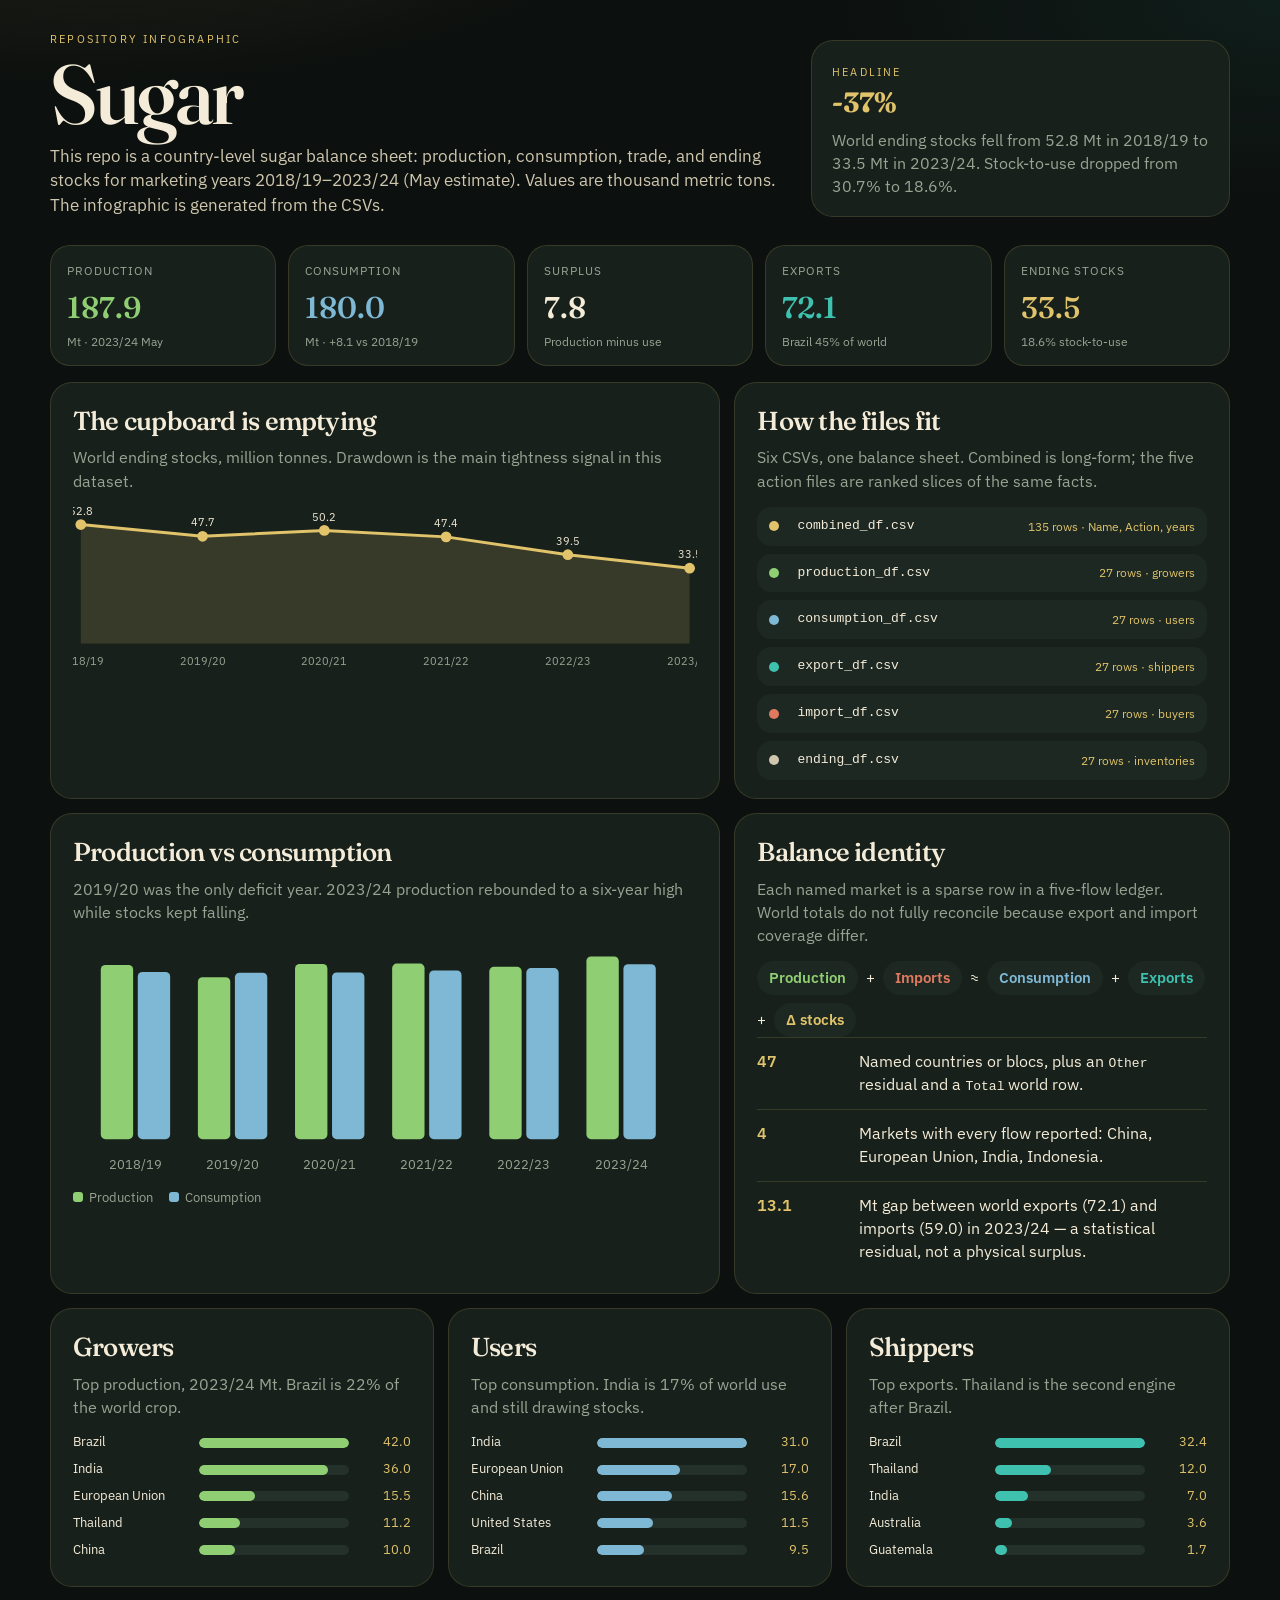
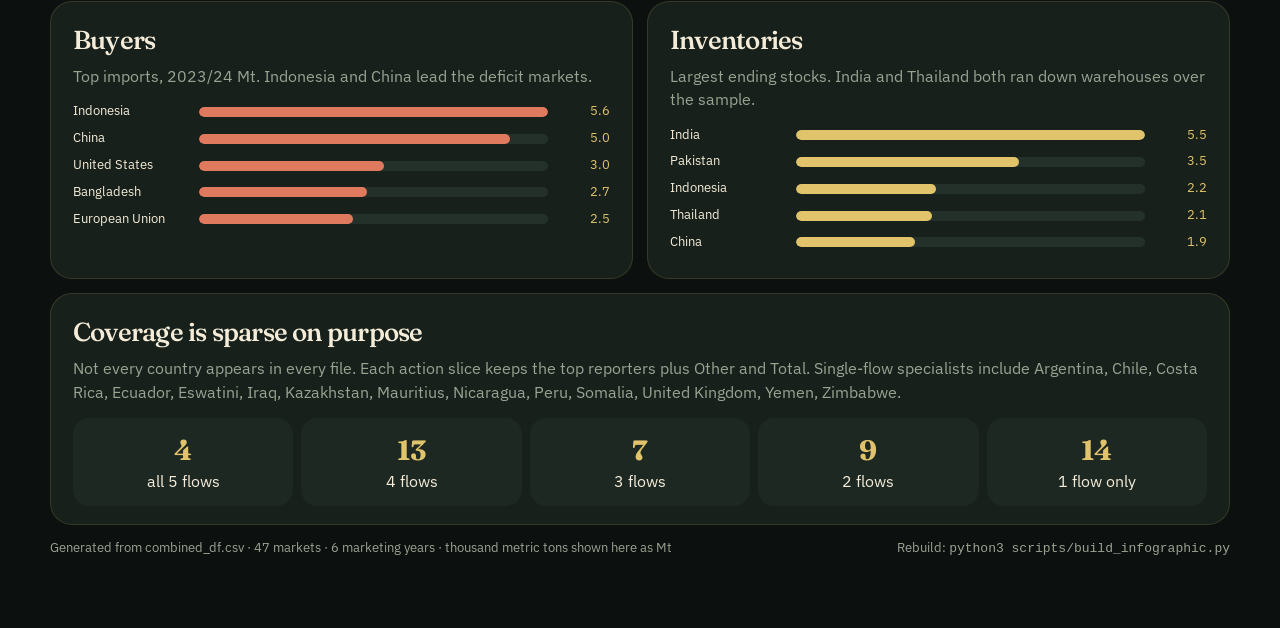
==== infographic.html @ 4f4ef10f "Add a generated infographic of the sugar balance sheet. Map the six CSV files, sparse country covera" ====
<!DOCTYPE html>
<html lang="en">
<head>
  <meta charset="utf-8" />
  <meta name="viewport" content="width=device-width, initial-scale=1" />
  <title>Sugar — codebase infographic</title>
  <meta name="description" content="Visual map of the Sugar repository: six CSV files, five balance-sheet flows, and the 2018/19–2023/24 world sugar story." />
  <link rel="preconnect" href="https://fonts.googleapis.com" />
  <link rel="preconnect" href="https://fonts.gstatic.com" crossorigin />
  <link href="https://fonts.googleapis.com/css2?family=Fraunces:opsz,wght@9..144,500;9..144,650&family=IBM+Plex+Sans:wght@400;500;600&display=swap" rel="stylesheet" />
  <style>
    :root {
      --bg: #0c100e;
      --card: #17201b;
      --card-2: #1d2822;
      --line: rgba(224, 195, 106, 0.16);
      --gold: #e0c36a;
      --cream: #f4ecd8;
      --muted: #9aa392;
      --prod: #8fce72;
      --cons: #7eb8d4;
      --export: #3fc1b0;
      --import: #e07a5f;
      --stocks: #e0c36a;
    }
    * { box-sizing: border-box; }
    html, body {
      margin: 0;
      background:
        radial-gradient(1100px 480px at 8% -8%, rgba(224,195,106,0.14), transparent 55%),
        radial-gradient(900px 400px at 100% 0%, rgba(63,193,176,0.08), transparent 50%),
        var(--bg);
      color: var(--cream);
      font-family: "IBM Plex Sans", "Segoe UI", sans-serif;
    }
    body { line-height: 1.45; }
    .page { width: min(1180px, calc(100% - 28px)); margin: 0 auto; padding: 32px 0 72px; }
    .eyebrow { margin: 0 0 8px; letter-spacing: 0.2em; text-transform: uppercase; font-size: 11px; color: var(--gold); }
    h1, h2, .kpi-value, .poster-stat { font-family: "Fraunces", Georgia, serif; font-weight: 550; }
    h1 { margin: 0; font-size: clamp(48px, 8vw, 84px); letter-spacing: -0.04em; line-height: 0.9; }
    h2 { margin: 0 0 6px; font-size: 26px; letter-spacing: -0.03em; }
    .lede { margin: 12px 0 0; max-width: 46rem; color: #cfc6ae; font-size: 17px; }
    .hero { display: grid; grid-template-columns: 1.4fr 0.8fr; gap: 28px; align-items: end; margin-bottom: 28px; }
    .hero-aside {
      border: 1px solid var(--line); background: var(--card); border-radius: 22px; padding: 18px 20px;
    }
    .hero-aside strong { display: block; font-size: 28px; font-family: "Fraunces", Georgia, serif; color: var(--gold); }
    .kpis { display: grid; grid-template-columns: repeat(5, 1fr); gap: 12px; margin-bottom: 16px; }
    .kpi {
      background: var(--card); border: 1px solid var(--line); border-radius: 20px; padding: 16px 16px 14px;
    }
    .kpi-label { margin: 0; color: var(--muted); font-size: 12px; letter-spacing: 0.08em; text-transform: uppercase; }
    .kpi-value { margin: 6px 0 0; font-size: 30px; }
    .kpi-note { margin: 4px 0 0; color: var(--muted); font-size: 12px; }
    .grid { display: grid; grid-template-columns: 1.15fr 0.85fr; gap: 14px; margin-bottom: 14px; }
    .grid-3 { display: grid; grid-template-columns: repeat(3, 1fr); gap: 14px; margin-bottom: 14px; }
    .grid-2 { display: grid; grid-template-columns: 1fr 1fr; gap: 14px; margin-bottom: 14px; }
    .card {
      background: var(--card); border: 1px solid var(--line); border-radius: 22px; padding: 20px 22px 18px;
    }
    .muted { color: var(--muted); margin: 0 0 14px; }
    .files { display: grid; gap: 8px; }
    .file {
      display: grid; grid-template-columns: 18px 1fr auto; gap: 10px; align-items: center;
      background: var(--card-2); border-radius: 14px; padding: 10px 12px;
    }
    .dot { width: 10px; height: 10px; border-radius: 50%; }
    .file code { font-size: 13px; color: var(--cream); }
    .count { color: var(--gold); font-size: 12px; }
    .identity {
      display: flex; flex-wrap: wrap; gap: 8px; align-items: center; font-size: 15px; margin-top: 8px;
    }
    .chip {
      border-radius: 999px; padding: 6px 12px; font-weight: 600; background: var(--card-2);
    }
    .hbar { display: grid; grid-template-columns: 118px 1fr 54px; gap: 8px; align-items: center; margin: 8px 0; }
    .hbar-name { font-size: 13px; }
    .hbar-track { height: 10px; background: #24312a; border-radius: 99px; overflow: hidden; }
    .hbar-fill { display: block; height: 100%; border-radius: 99px; }
    .hbar-val { text-align: right; font-size: 13px; color: var(--gold); }
    .spark { width: 100%; height: auto; display: block; }
    .chart-axis { fill: #9aa392; font-size: 11px; font-family: "IBM Plex Sans", sans-serif; }
    .chart-num { fill: #f4ecd8; font-size: 11px; font-family: "IBM Plex Sans", sans-serif; }
    .legend { display: flex; gap: 16px; margin: 8px 0 0; color: var(--muted); font-size: 13px; }
    .swatch { display: inline-block; width: 10px; height: 10px; border-radius: 3px; margin-right: 6px; }
    .story {
      display: grid; grid-template-columns: 88px 1fr; gap: 14px; padding: 12px 0; border-top: 1px solid var(--line);
    }
    .story:first-of-type { border-top: 0; padding-top: 0; }
    .story-year { color: var(--gold); font-weight: 600; }
    .coverage-grid { display: grid; grid-template-columns: repeat(5, 1fr); gap: 8px; }
    .cov {
      background: var(--card-2); border-radius: 16px; padding: 12px; text-align: center;
    }
    .cov strong { display: block; font-size: 28px; font-family: "Fraunces", Georgia, serif; color: var(--gold); }
    .footer {
      margin-top: 8px; color: var(--muted); font-size: 13px; display: flex; justify-content: space-between; gap: 16px; flex-wrap: wrap;
    }
    @media (max-width: 900px) {
      .hero, .grid, .grid-3, .grid-2, .kpis, .coverage-grid { grid-template-columns: 1fr; }
      .hbar { grid-template-columns: 1fr; }
    }
    @media print {
      body { background: #0c100e; }
      .page { width: 100%; }
    }
  </style>
</head>
<body>
  <main class="page">
    <header class="hero">
      <div>
        <p class="eyebrow">Repository infographic</p>
        <h1>Sugar</h1>
        <p class="lede">
          This repo is a country-level sugar balance sheet: production, consumption,
          trade, and ending stocks for marketing years 2018/19–2023/24 (May estimate).
          Values are thousand metric tons. The infographic is generated from the CSVs.
        </p>
      </div>
      <aside class="hero-aside">
        <span class="eyebrow">Headline</span>
        <strong>-37%</strong>
        <p class="muted" style="margin:6px 0 0">
          World ending stocks fell from 52.8 Mt in 2018/19 to 33.5 Mt
          in 2023/24. Stock-to-use dropped from 30.7% to 18.6%.
        </p>
      </aside>
    </header>

    <section class="kpis" aria-label="World totals 2023/24">
      <article class="kpi">
        <p class="kpi-label">Production</p>
        <p class="kpi-value" style="color:var(--prod)">187.9</p>
        <p class="kpi-note">Mt · 2023/24 May</p>
      </article>
      <article class="kpi">
        <p class="kpi-label">Consumption</p>
        <p class="kpi-value" style="color:var(--cons)">180.0</p>
        <p class="kpi-note">Mt · +8.1 vs 2018/19</p>
      </article>
      <article class="kpi">
        <p class="kpi-label">Surplus</p>
        <p class="kpi-value">7.8</p>
        <p class="kpi-note">Production minus use</p>
      </article>
      <article class="kpi">
        <p class="kpi-label">Exports</p>
        <p class="kpi-value" style="color:var(--export)">72.1</p>
        <p class="kpi-note">Brazil 45% of world</p>
      </article>
      <article class="kpi">
        <p class="kpi-label">Ending stocks</p>
        <p class="kpi-value" style="color:var(--stocks)">33.5</p>
        <p class="kpi-note">18.6% stock-to-use</p>
      </article>
    </section>

    <section class="grid">
      <article class="card">
        <h2>The cupboard is emptying</h2>
        <p class="muted">World ending stocks, million tonnes. Drawdown is the main tightness signal in this dataset.</p>
        
    <svg class="spark" viewBox="0 0 640 168" role="img" aria-label="Ending stocks falling from 52.8 to 33.5 million tonnes">
      <polygon points="8.0,140.0 8.0,18.0 132.8,30.0 257.6,24.0 382.4,30.6 507.2,48.9 632.0,62.7 632.0,140.0" fill="rgba(224,195,106,0.16)" />
      <polyline points="8.0,18.0 132.8,30.0 257.6,24.0 382.4,30.6 507.2,48.9 632.0,62.7" fill="none" stroke="#e0c36a" stroke-width="3" />
      <circle cx="8.0" cy="18.0" r="5.5" fill="#e0c36a" /><text x="8.0" y="8.0" text-anchor="middle" class="chart-num">52.8</text><circle cx="132.8" cy="30.0" r="5.5" fill="#e0c36a" /><text x="132.8" y="20.0" text-anchor="middle" class="chart-num">47.7</text><circle cx="257.6" cy="24.0" r="5.5" fill="#e0c36a" /><text x="257.6" y="14.0" text-anchor="middle" class="chart-num">50.2</text><circle cx="382.4" cy="30.6" r="5.5" fill="#e0c36a" /><text x="382.4" y="20.6" text-anchor="middle" class="chart-num">47.4</text><circle cx="507.2" cy="48.9" r="5.5" fill="#e0c36a" /><text x="507.2" y="38.9" text-anchor="middle" class="chart-num">39.5</text><circle cx="632.0" cy="62.7" r="5.5" fill="#e0c36a" /><text x="632.0" y="52.7" text-anchor="middle" class="chart-num">33.5</text>
      <text x="8.0" y="162" text-anchor="middle" class="chart-axis">2018/19</text><text x="132.8" y="162" text-anchor="middle" class="chart-axis">2019/20</text><text x="257.6" y="162" text-anchor="middle" class="chart-axis">2020/21</text><text x="382.4" y="162" text-anchor="middle" class="chart-axis">2021/22</text><text x="507.2" y="162" text-anchor="middle" class="chart-axis">2022/23</text><text x="632.0" y="162" text-anchor="middle" class="chart-axis">2023/24</text>
    </svg>
      </article>
      <article class="card">
        <h2>How the files fit</h2>
        <p class="muted">Six CSVs, one balance sheet. Combined is long-form; the five action files are ranked slices of the same facts.</p>
        <div class="files">
          <div class="file"><span class="dot" style="background:#e0c36a"></span><code>combined_df.csv</code><span class="count">135 rows · Name, Action, years</span></div>
          <div class="file"><span class="dot" style="background:var(--prod)"></span><code>production_df.csv</code><span class="count">27 rows · growers</span></div>
          <div class="file"><span class="dot" style="background:var(--cons)"></span><code>consumption_df.csv</code><span class="count">27 rows · users</span></div>
          <div class="file"><span class="dot" style="background:var(--export)"></span><code>export_df.csv</code><span class="count">27 rows · shippers</span></div>
          <div class="file"><span class="dot" style="background:var(--import)"></span><code>import_df.csv</code><span class="count">27 rows · buyers</span></div>
          <div class="file"><span class="dot" style="background:#cfc6ae"></span><code>ending_df.csv</code><span class="count">27 rows · inventories</span></div>
        </div>
      </article>
    </section>

    <section class="grid">
      <article class="card">
        <h2>Production vs consumption</h2>
        <p class="muted">2019/20 was the only deficit year. 2023/24 production rebounded to a six-year high while stocks kept falling.</p>
        
    <svg class="spark" viewBox="0 0 540 210" role="img" aria-label="World production versus consumption">
      <rect x="24" y="23.3" width="28" height="150.7" rx="4" fill="#8fce72" /><rect x="56" y="29.4" width="28" height="144.6" rx="4" fill="#7eb8d4" /><rect x="108" y="33.9" width="28" height="140.1" rx="4" fill="#8fce72" /><rect x="140" y="30.0" width="28" height="144.0" rx="4" fill="#7eb8d4" /><rect x="192" y="22.5" width="28" height="151.5" rx="4" fill="#8fce72" /><rect x="224" y="29.8" width="28" height="144.2" rx="4" fill="#7eb8d4" /><rect x="276" y="22.1" width="28" height="151.9" rx="4" fill="#8fce72" /><rect x="308" y="28.0" width="28" height="146.0" rx="4" fill="#7eb8d4" /><rect x="360" y="24.9" width="28" height="149.1" rx="4" fill="#8fce72" /><rect x="392" y="26.0" width="28" height="148.0" rx="4" fill="#7eb8d4" /><rect x="444" y="16.0" width="28" height="158.0" rx="4" fill="#8fce72" /><rect x="476" y="22.6" width="28" height="151.4" rx="4" fill="#7eb8d4" />
      <text x="54" y="200" text-anchor="middle" class="chart-axis">2018/19</text><text x="138" y="200" text-anchor="middle" class="chart-axis">2019/20</text><text x="222" y="200" text-anchor="middle" class="chart-axis">2020/21</text><text x="306" y="200" text-anchor="middle" class="chart-axis">2021/22</text><text x="390" y="200" text-anchor="middle" class="chart-axis">2022/23</text><text x="474" y="200" text-anchor="middle" class="chart-axis">2023/24</text>
    </svg>
        <p class="legend">
          <span><i class="swatch" style="background:var(--prod)"></i>Production</span>
          <span><i class="swatch" style="background:var(--cons)"></i>Consumption</span>
        </p>
      </article>
      <article class="card">
        <h2>Balance identity</h2>
        <p class="muted">Each named market is a sparse row in a five-flow ledger. World totals do not fully reconcile because export and import coverage differ.</p>
        <div class="identity">
          <span class="chip" style="color:var(--prod)">Production</span>
          <span>+</span>
          <span class="chip" style="color:var(--import)">Imports</span>
          <span>≈</span>
          <span class="chip" style="color:var(--cons)">Consumption</span>
          <span>+</span>
          <span class="chip" style="color:var(--export)">Exports</span>
          <span>+</span>
          <span class="chip" style="color:var(--stocks)">Δ stocks</span>
        </div>
        <div class="story">
          <div class="story-year">47</div>
          <div>Named countries or blocs, plus an <code>Other</code> residual and a <code>Total</code> world row.</div>
        </div>
        <div class="story">
          <div class="story-year">4</div>
          <div>Markets with every flow reported: China, European Union, India, Indonesia.</div>
        </div>
        <div class="story">
          <div class="story-year">13.1</div>
          <div>Mt gap between world exports (72.1) and imports (59.0) in 2023/24 — a statistical residual, not a physical surplus.</div>
        </div>
      </article>
    </section>

    <section class="grid-3">
      <article class="card">
        <h2>Growers</h2>
        <p class="muted">Top production, 2023/24 Mt. Brazil is 22% of the world crop.</p>
        
            <div class="hbar">
              <span class="hbar-name">Brazil</span>
              <span class="hbar-track"><span class="hbar-fill" style="width:100%;background:#8fce72"></span></span>
              <span class="hbar-val">42.0</span>
            </div>
            <div class="hbar">
              <span class="hbar-name">India</span>
              <span class="hbar-track"><span class="hbar-fill" style="width:86%;background:#8fce72"></span></span>
              <span class="hbar-val">36.0</span>
            </div>
            <div class="hbar">
              <span class="hbar-name">European Union</span>
              <span class="hbar-track"><span class="hbar-fill" style="width:37%;background:#8fce72"></span></span>
              <span class="hbar-val">15.5</span>
            </div>
            <div class="hbar">
              <span class="hbar-name">Thailand</span>
              <span class="hbar-track"><span class="hbar-fill" style="width:27%;background:#8fce72"></span></span>
              <span class="hbar-val">11.2</span>
            </div>
            <div class="hbar">
              <span class="hbar-name">China</span>
              <span class="hbar-track"><span class="hbar-fill" style="width:24%;background:#8fce72"></span></span>
              <span class="hbar-val">10.0</span>
            </div>
      </article>
      <article class="card">
        <h2>Users</h2>
        <p class="muted">Top consumption. India is 17% of world use and still drawing stocks.</p>
        
            <div class="hbar">
              <span class="hbar-name">India</span>
              <span class="hbar-track"><span class="hbar-fill" style="width:100%;background:#7eb8d4"></span></span>
              <span class="hbar-val">31.0</span>
            </div>
            <div class="hbar">
              <span class="hbar-name">European Union</span>
              <span class="hbar-track"><span class="hbar-fill" style="width:55%;background:#7eb8d4"></span></span>
              <span class="hbar-val">17.0</span>
            </div>
            <div class="hbar">
              <span class="hbar-name">China</span>
              <span class="hbar-track"><span class="hbar-fill" style="width:50%;background:#7eb8d4"></span></span>
              <span class="hbar-val">15.6</span>
            </div>
            <div class="hbar">
              <span class="hbar-name">United States</span>
              <span class="hbar-track"><span class="hbar-fill" style="width:37%;background:#7eb8d4"></span></span>
              <span class="hbar-val">11.5</span>
            </div>
            <div class="hbar">
              <span class="hbar-name">Brazil</span>
              <span class="hbar-track"><span class="hbar-fill" style="width:31%;background:#7eb8d4"></span></span>
              <span class="hbar-val">9.5</span>
            </div>
      </article>
      <article class="card">
        <h2>Shippers</h2>
        <p class="muted">Top exports. Thailand is the second engine after Brazil.</p>
        
            <div class="hbar">
              <span class="hbar-name">Brazil</span>
              <span class="hbar-track"><span class="hbar-fill" style="width:100%;background:#3fc1b0"></span></span>
              <span class="hbar-val">32.4</span>
            </div>
            <div class="hbar">
              <span class="hbar-name">Thailand</span>
              <span class="hbar-track"><span class="hbar-fill" style="width:37%;background:#3fc1b0"></span></span>
              <span class="hbar-val">12.0</span>
            </div>
            <div class="hbar">
              <span class="hbar-name">India</span>
              <span class="hbar-track"><span class="hbar-fill" style="width:22%;background:#3fc1b0"></span></span>
              <span class="hbar-val">7.0</span>
            </div>
            <div class="hbar">
              <span class="hbar-name">Australia</span>
              <span class="hbar-track"><span class="hbar-fill" style="width:11%;background:#3fc1b0"></span></span>
              <span class="hbar-val">3.6</span>
            </div>
            <div class="hbar">
              <span class="hbar-name">Guatemala</span>
              <span class="hbar-track"><span class="hbar-fill" style="width:8%;background:#3fc1b0"></span></span>
              <span class="hbar-val">1.7</span>
            </div>
      </article>
    </section>

    <section class="grid-2">
      <article class="card">
        <h2>Buyers</h2>
        <p class="muted">Top imports, 2023/24 Mt. Indonesia and China lead the deficit markets.</p>
        
            <div class="hbar">
              <span class="hbar-name">Indonesia</span>
              <span class="hbar-track"><span class="hbar-fill" style="width:100%;background:#e07a5f"></span></span>
              <span class="hbar-val">5.6</span>
            </div>
            <div class="hbar">
              <span class="hbar-name">China</span>
              <span class="hbar-track"><span class="hbar-fill" style="width:89%;background:#e07a5f"></span></span>
              <span class="hbar-val">5.0</span>
            </div>
            <div class="hbar">
              <span class="hbar-name">United States</span>
              <span class="hbar-track"><span class="hbar-fill" style="width:53%;background:#e07a5f"></span></span>
              <span class="hbar-val">3.0</span>
            </div>
            <div class="hbar">
              <span class="hbar-name">Bangladesh</span>
              <span class="hbar-track"><span class="hbar-fill" style="width:48%;background:#e07a5f"></span></span>
              <span class="hbar-val">2.7</span>
            </div>
            <div class="hbar">
              <span class="hbar-name">European Union</span>
              <span class="hbar-track"><span class="hbar-fill" style="width:44%;background:#e07a5f"></span></span>
              <span class="hbar-val">2.5</span>
            </div>
      </article>
      <article class="card">
        <h2>Inventories</h2>
        <p class="muted">Largest ending stocks. India and Thailand both ran down warehouses over the sample.</p>
        
            <div class="hbar">
              <span class="hbar-name">India</span>
              <span class="hbar-track"><span class="hbar-fill" style="width:100%;background:#e0c36a"></span></span>
              <span class="hbar-val">5.5</span>
            </div>
            <div class="hbar">
              <span class="hbar-name">Pakistan</span>
              <span class="hbar-track"><span class="hbar-fill" style="width:64%;background:#e0c36a"></span></span>
              <span class="hbar-val">3.5</span>
            </div>
            <div class="hbar">
              <span class="hbar-name">Indonesia</span>
              <span class="hbar-track"><span class="hbar-fill" style="width:40%;background:#e0c36a"></span></span>
              <span class="hbar-val">2.2</span>
            </div>
            <div class="hbar">
              <span class="hbar-name">Thailand</span>
              <span class="hbar-track"><span class="hbar-fill" style="width:39%;background:#e0c36a"></span></span>
              <span class="hbar-val">2.1</span>
            </div>
            <div class="hbar">
              <span class="hbar-name">China</span>
              <span class="hbar-track"><span class="hbar-fill" style="width:34%;background:#e0c36a"></span></span>
              <span class="hbar-val">1.9</span>
            </div>
      </article>
    </section>

    <section class="card" style="margin-bottom:14px">
      <h2>Coverage is sparse on purpose</h2>
      <p class="muted">
        Not every country appears in every file. Each action slice keeps the top reporters plus Other and Total.
        Single-flow specialists include Argentina, Chile, Costa Rica, Ecuador, Eswatini, Iraq, Kazakhstan, Mauritius, Nicaragua, Peru, Somalia, United Kingdom, Yemen, Zimbabwe.
      </p>
      <div class="coverage-grid">
        <div class="cov"><strong>4</strong>all 5 flows</div>
        <div class="cov"><strong>13</strong>4 flows</div>
        <div class="cov"><strong>7</strong>3 flows</div>
        <div class="cov"><strong>9</strong>2 flows</div>
        <div class="cov"><strong>14</strong>1 flow only</div>
      </div>
    </section>

    <footer class="footer">
      <span>Generated from combined_df.csv · 47 markets · 6 marketing years · thousand metric tons shown here as Mt</span>
      <span>Rebuild: <code>python3 scripts/build_infographic.py</code></span>
    </footer>
  </main>
  <script type="application/json" id="infographic-data">{"years": ["2018/19", "2019/20", "2020/21", "2021/22", "2022/23", "2023/24"], "production": [179158, 166559, 180114, 180583, 177279, 187881], "consumption": [171994, 171252, 171498, 173661, 176007, 180045], "ending": [52827, 47652, 50239, 47372, 39465, 33455]}</script>
</body>
</html>
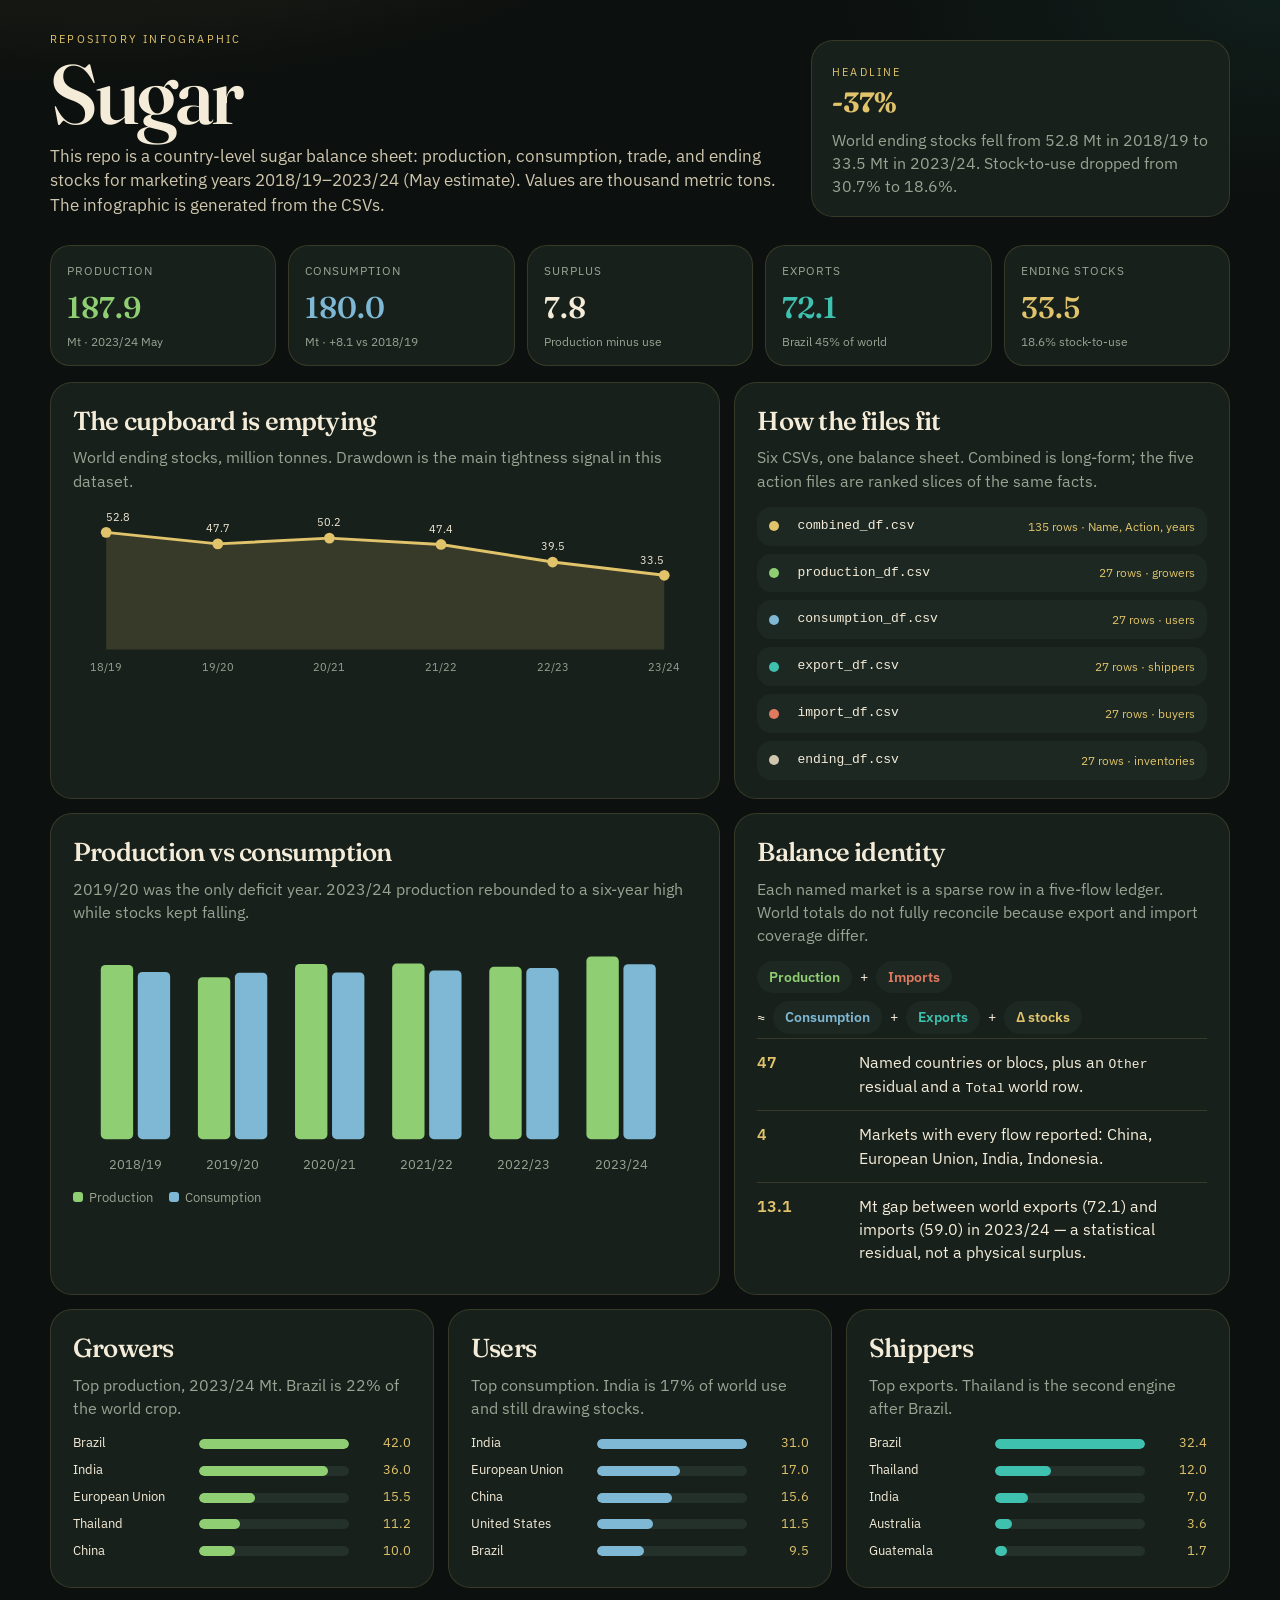
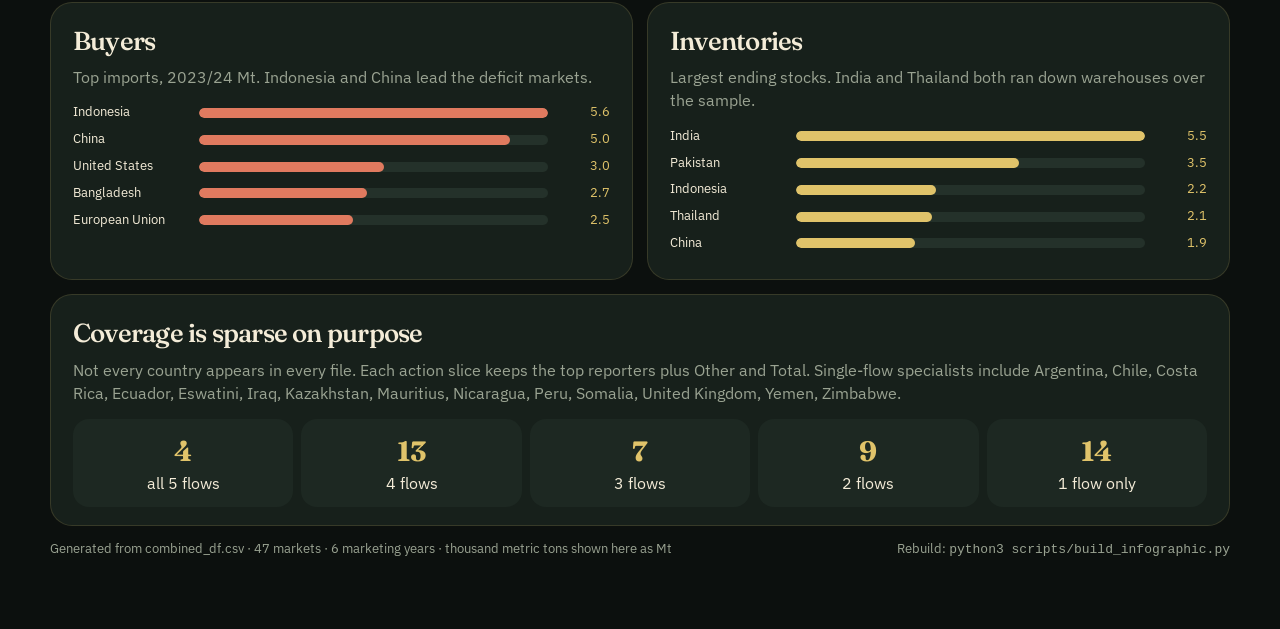
==== commit d72908c7: "Fix clipped stock-chart labels and the wrapped balance equation. Co-authored-by: matt73hickey-lgtm <" ====
--- a/infographic.html
+++ b/infographic.html
@@ -68,11 +68,15 @@
     .file code { font-size: 13px; color: var(--cream); }
     .count { color: var(--gold); font-size: 12px; }
     .identity {
-      display: flex; flex-wrap: wrap; gap: 8px; align-items: center; font-size: 15px; margin-top: 8px;
+      display: flex; flex-direction: column; gap: 8px; font-size: 14px; margin: 10px 0 4px;
+    }
+    .eq-line {
+      display: flex; flex-wrap: wrap; gap: 8px; align-items: center;
     }
     .chip {
       border-radius: 999px; padding: 6px 12px; font-weight: 600; background: var(--card-2);
     }
+    .spark { overflow: visible; }
     .hbar { display: grid; grid-template-columns: 118px 1fr 54px; gap: 8px; align-items: center; margin: 8px 0; }
     .hbar-name { font-size: 13px; }
     .hbar-track { height: 10px; background: #24312a; border-radius: 99px; overflow: hidden; }
@@ -161,11 +165,11 @@
         <h2>The cupboard is emptying</h2>
         <p class="muted">World ending stocks, million tonnes. Drawdown is the main tightness signal in this dataset.</p>
         
-    <svg class="spark" viewBox="0 0 640 168" role="img" aria-label="Ending stocks falling from 52.8 to 33.5 million tonnes">
-      <polygon points="8.0,140.0 8.0,18.0 132.8,30.0 257.6,24.0 382.4,30.6 507.2,48.9 632.0,62.7 632.0,140.0" fill="rgba(224,195,106,0.16)" />
-      <polyline points="8.0,18.0 132.8,30.0 257.6,24.0 382.4,30.6 507.2,48.9 632.0,62.7" fill="none" stroke="#e0c36a" stroke-width="3" />
-      <circle cx="8.0" cy="18.0" r="5.5" fill="#e0c36a" /><text x="8.0" y="8.0" text-anchor="middle" class="chart-num">52.8</text><circle cx="132.8" cy="30.0" r="5.5" fill="#e0c36a" /><text x="132.8" y="20.0" text-anchor="middle" class="chart-num">47.7</text><circle cx="257.6" cy="24.0" r="5.5" fill="#e0c36a" /><text x="257.6" y="14.0" text-anchor="middle" class="chart-num">50.2</text><circle cx="382.4" cy="30.6" r="5.5" fill="#e0c36a" /><text x="382.4" y="20.6" text-anchor="middle" class="chart-num">47.4</text><circle cx="507.2" cy="48.9" r="5.5" fill="#e0c36a" /><text x="507.2" y="38.9" text-anchor="middle" class="chart-num">39.5</text><circle cx="632.0" cy="62.7" r="5.5" fill="#e0c36a" /><text x="632.0" y="52.7" text-anchor="middle" class="chart-num">33.5</text>
-      <text x="8.0" y="162" text-anchor="middle" class="chart-axis">2018/19</text><text x="132.8" y="162" text-anchor="middle" class="chart-axis">2019/20</text><text x="257.6" y="162" text-anchor="middle" class="chart-axis">2020/21</text><text x="382.4" y="162" text-anchor="middle" class="chart-axis">2021/22</text><text x="507.2" y="162" text-anchor="middle" class="chart-axis">2022/23</text><text x="632.0" y="162" text-anchor="middle" class="chart-axis">2023/24</text>
+    <svg class="spark" viewBox="0 0 640 176" role="img" aria-label="Ending stocks falling from 52.8 to 33.5 million tonnes">
+      <polygon points="34.0,146.0 34.0,26.0 148.4,37.8 262.8,31.9 377.2,38.4 491.6,56.4 606.0,70.0 606.0,146.0" fill="rgba(224,195,106,0.16)" />
+      <polyline points="34.0,26.0 148.4,37.8 262.8,31.9 377.2,38.4 491.6,56.4 606.0,70.0" fill="none" stroke="#e0c36a" stroke-width="3" />
+      <circle cx="34.0" cy="26.0" r="5.5" fill="#e0c36a" /><text x="34.0" y="14.0" text-anchor="start" class="chart-num">52.8</text><circle cx="148.4" cy="37.8" r="5.5" fill="#e0c36a" /><text x="148.4" y="25.8" text-anchor="middle" class="chart-num">47.7</text><circle cx="262.8" cy="31.9" r="5.5" fill="#e0c36a" /><text x="262.8" y="19.9" text-anchor="middle" class="chart-num">50.2</text><circle cx="377.2" cy="38.4" r="5.5" fill="#e0c36a" /><text x="377.2" y="26.4" text-anchor="middle" class="chart-num">47.4</text><circle cx="491.6" cy="56.4" r="5.5" fill="#e0c36a" /><text x="491.6" y="44.4" text-anchor="middle" class="chart-num">39.5</text><circle cx="606.0" cy="70.0" r="5.5" fill="#e0c36a" /><text x="606.0" y="58.0" text-anchor="end" class="chart-num">33.5</text>
+      <text x="34.0" y="168" text-anchor="middle" class="chart-axis">18/19</text><text x="148.4" y="168" text-anchor="middle" class="chart-axis">19/20</text><text x="262.8" y="168" text-anchor="middle" class="chart-axis">20/21</text><text x="377.2" y="168" text-anchor="middle" class="chart-axis">21/22</text><text x="491.6" y="168" text-anchor="middle" class="chart-axis">22/23</text><text x="606.0" y="168" text-anchor="middle" class="chart-axis">23/24</text>
     </svg>
       </article>
       <article class="card">
@@ -200,15 +204,19 @@
         <h2>Balance identity</h2>
         <p class="muted">Each named market is a sparse row in a five-flow ledger. World totals do not fully reconcile because export and import coverage differ.</p>
         <div class="identity">
-          <span class="chip" style="color:var(--prod)">Production</span>
-          <span>+</span>
-          <span class="chip" style="color:var(--import)">Imports</span>
-          <span>≈</span>
-          <span class="chip" style="color:var(--cons)">Consumption</span>
-          <span>+</span>
-          <span class="chip" style="color:var(--export)">Exports</span>
-          <span>+</span>
-          <span class="chip" style="color:var(--stocks)">Δ stocks</span>
+          <div class="eq-line">
+            <span class="chip" style="color:var(--prod)">Production</span>
+            <span>+</span>
+            <span class="chip" style="color:var(--import)">Imports</span>
+          </div>
+          <div class="eq-line">
+            <span>≈</span>
+            <span class="chip" style="color:var(--cons)">Consumption</span>
+            <span>+</span>
+            <span class="chip" style="color:var(--export)">Exports</span>
+            <span>+</span>
+            <span class="chip" style="color:var(--stocks)">Δ stocks</span>
+          </div>
         </div>
         <div class="story">
           <div class="story-year">47</div>
